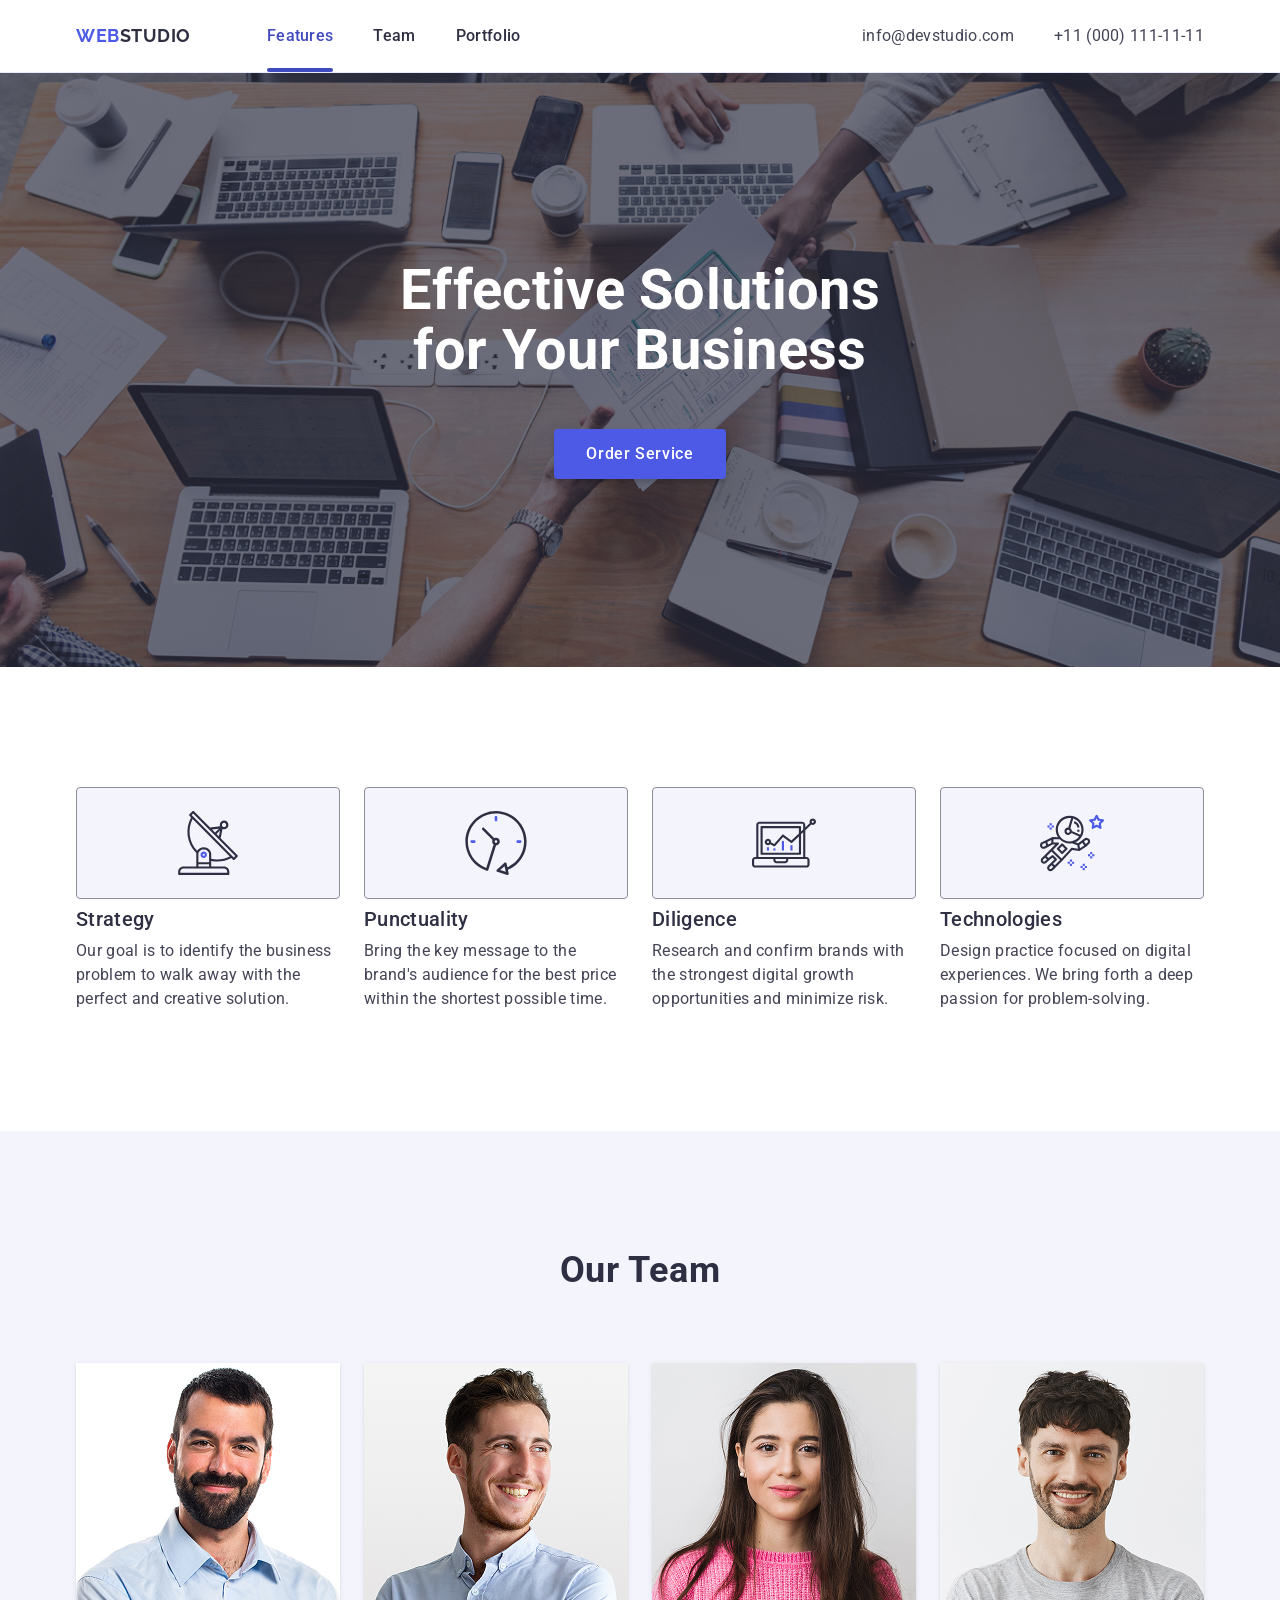
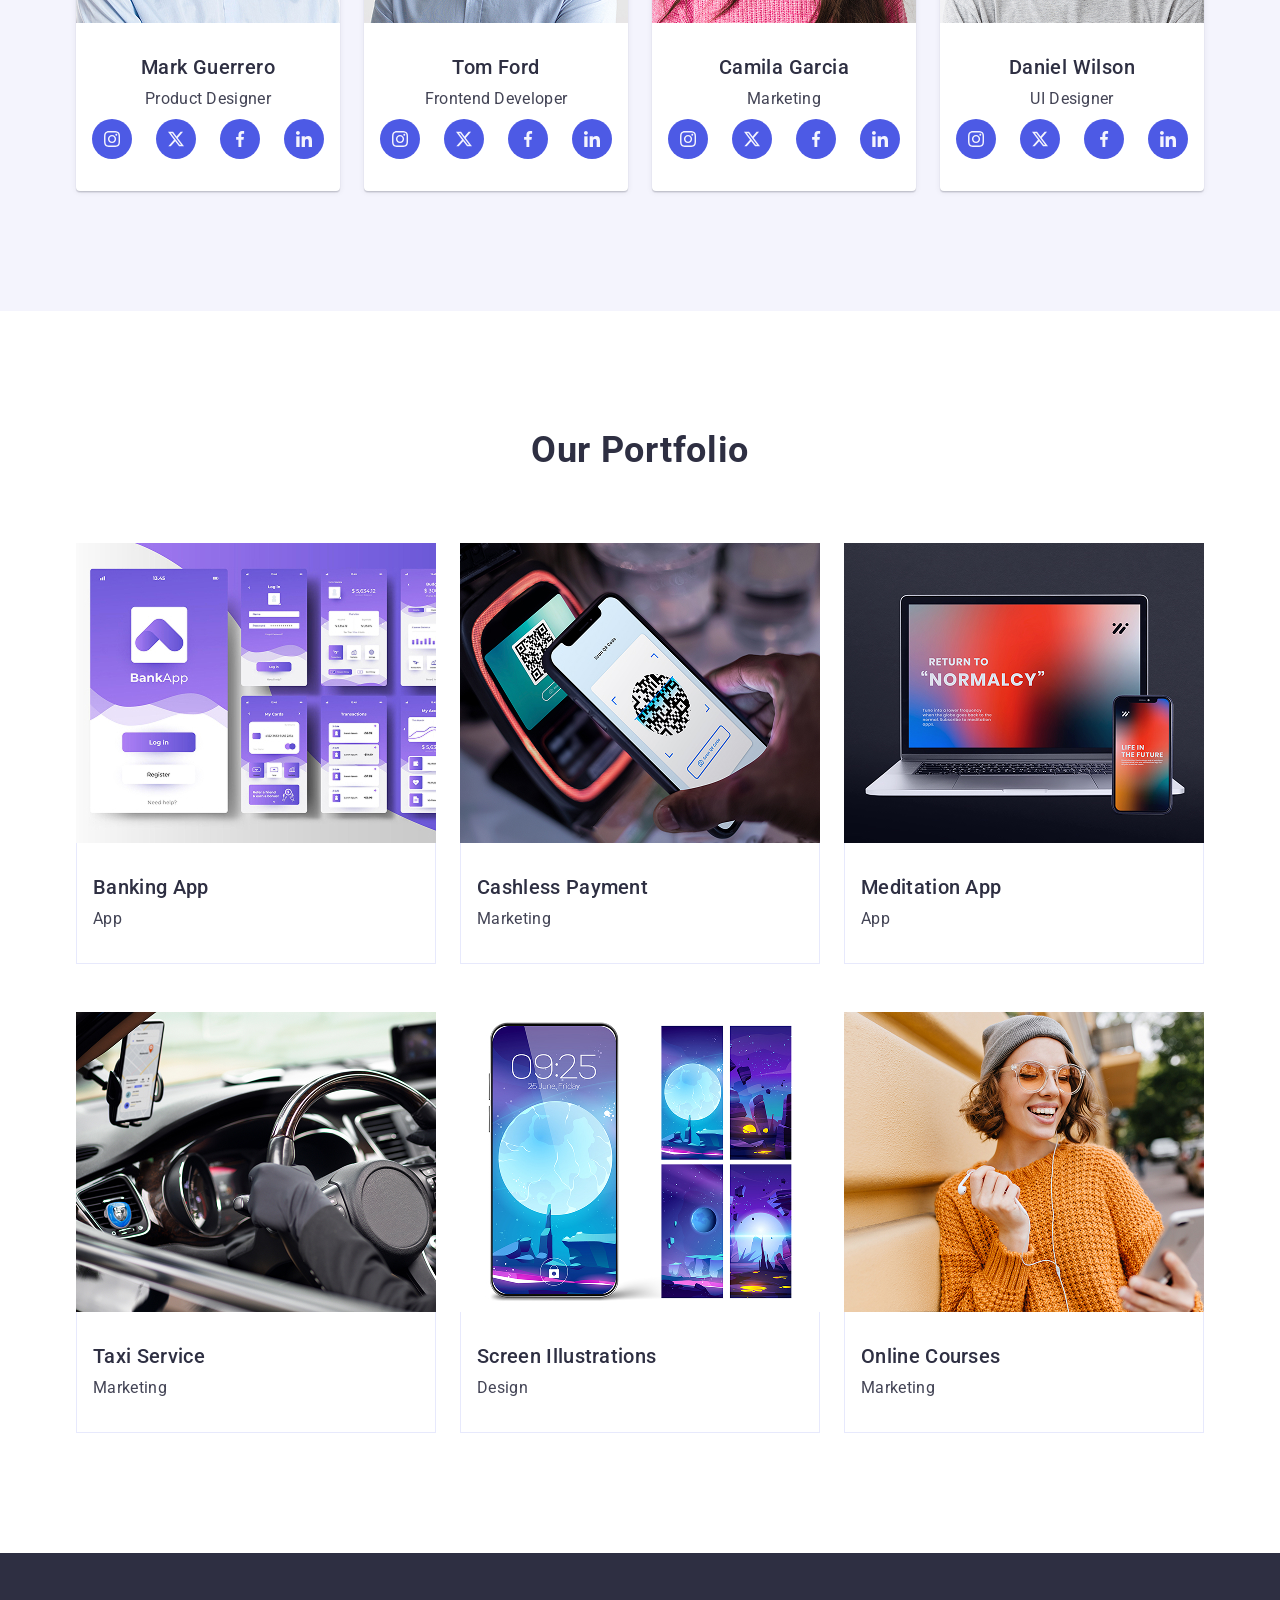
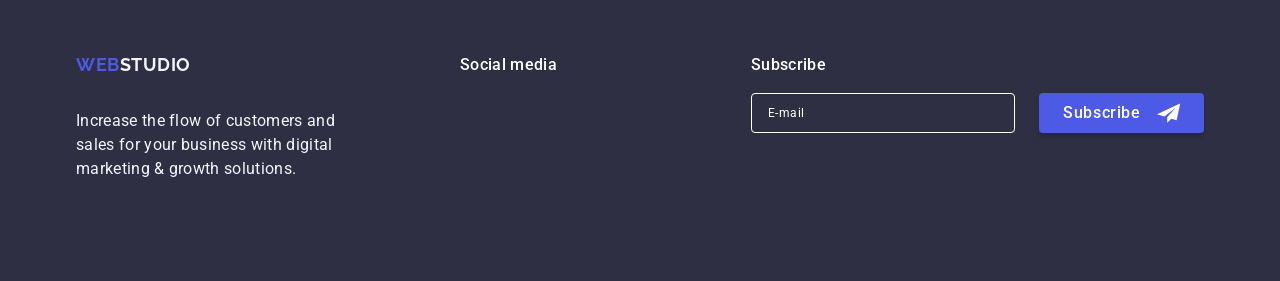
==== index.html @ 54c37589 "Initial commit" ====
<!doctype html>
<html lang="en">
  <head>
    <meta charset="UTF-8" />
    <meta name="viewport" content="width=device-width, initial-scale=1.0" />
    <title>WebStudio</title>
    <!-- Normalize styles -->
    <link
      rel="stylesheet"
      href="https://cdnjs.cloudflare.com/ajax/libs/modern-normalize/3.0.1/modern-normalize.min.css"
      integrity="sha512-q6WgHqiHlKyOqslT/lgBgodhd03Wp4BEqKeW6nNtlOY4quzyG3VoQKFrieaCeSnuVseNKRGpGeDU3qPmabCANg=="
      crossorigin="anonymous"
      referrerpolicy="no-referrer"
    />
    <!-- Fonts -->
    <link rel="preconnect" href="https://fonts.googleapis.com" />
    <link rel="preconnect" href="https://fonts.gstatic.com" crossorigin />
    <link
      href="https://fonts.googleapis.com/css2?family=Raleway:ital,wght@0,100..900;1,100..900&family=Roboto:ital,wght@0,100..900;1,100..900&display=swap"
      rel="stylesheet"
    />
    <!-- Custom styles -->
    <link rel="stylesheet" href="./css/main.css" />
  </head>
  <body>
    <header class="header" id="header">
      <div class="container">
        <a class="logo" href="./index.html"
          ><span class="accent">Web</span>Studio</a
        >
        <nav class="main-nav">
          <ul class="main-nav-list">
            <li class="main-nav-item">
              <a class="main-nav-link current" href="#features">Features</a>
            </li>
            <li class="main-nav-item">
              <a class="main-nav-link" href="#team">Team</a>
            </li>
            <li class="main-nav-item">
              <a class="main-nav-link" href="#portfolio">Portfolio</a>
            </li>
          </ul>
        </nav>
        <address class="contacts">
          <ul class="contacts-list">
            <li class="contacts-item">
              <a class="contacts-link" href="mailto:info@devstudio.com"
                >info@devstudio.com</a
              >
            </li>
            <li class="contacts-item">
              <a class="contacts-link" href="tel:+110001111111"
                >+11 (000) 111-11-11</a
              >
            </li>
          </ul>
        </address>
      </div>
    </header>
    <main>
      <section class="hero section" id="hero">
        <div class="container">
          <div class="hero-wrapper">
            <h1 class="hero-title">Effective Solutions for Your Business</h1>
            <button class="btn btn-filled" type="button">Order Service</button>
          </div>
        </div>
      </section>
      <section class="features section" id="features">
        <div class="container">
          <h2 class="sr-only">Our features</h2>
          <ul class="features-list">
            <li class="features-item">
              <div class="features-wrapper">
                <svg class="features-icon" width="64" height="64">
                  <use href="./images/icons.svg#antena"></use>
                </svg>
              </div>
              <h3 class="features-subtitle">Strategy</h3>
              <p class="features-desc">
                Our goal is to identify the business problem to walk away with
                the perfect and creative solution.
              </p>
            </li>
            <li class="features-item">
              <div class="features-wrapper">
                <svg class="features-icon" width="64" height="64">
                  <use href="./images/icons.svg#clock"></use>
                </svg>
              </div>
              <h3 class="features-subtitle">Punctuality</h3>
              <p class="features-desc">
                Bring the key message to the brand's audience for the best price
                within the shortest possible time.
              </p>
            </li>
            <li class="features-item">
              <div class="features-wrapper">
                <svg class="features-icon" width="64" height="64">
                  <use href="./images/icons.svg#diagram"></use>
                </svg>
              </div>
              <h3 class="features-subtitle">Diligence</h3>
              <p class="features-desc">
                Research and confirm brands with the strongest digital growth
                opportunities and minimize risk.
              </p>
            </li>
            <li class="features-item">
              <div class="features-wrapper">
                <svg class="features-icon" width="64" height="64">
                  <use href="./images/icons.svg#astronaut"></use>
                </svg>
              </div>
              <h3 class="features-subtitle">Technologies</h3>
              <p class="features-desc">
                Design practice focused on digital experiences. We bring forth a
                deep passion for problem-solving.
              </p>
            </li>
          </ul>
        </div>
      </section>
      <section class="team section" id="team">
        <div class="container">
          <h2 class="team-title section-title">Our Team</h2>
          <ul class="team-list">
            <li class="team-item">
              <img
                class="team-ill"
                src="./images/team-1.jpg"
                alt="Mark Guerrero"
                width="264"
              />
              <div class="team-content">
                <h3 class="team-name">Mark Guerrero</h3>
                <p class="team-caption">Product Designer</p>
                <ul class="socials-list">
                  <li class="socials-item">
                    <a
                      class="socials-link team-socials-link"
                      href="https://instagram.com"
                      target="_blank"
                      rel="noopener noreferrer"
                    >
                      <svg class="socials-icon" width="16" height="16">
                        <use href="./images/icons.svg#instagram"></use>
                      </svg>
                    </a>
                  </li>
                  <li class="socials-item">
                    <a
                      class="socials-link team-socials-link"
                      href="https://x.com"
                      target="_blank"
                      rel="noopener noreferrer"
                    >
                      <svg class="socials-icon" width="16" height="16">
                        <use href="./images/icons.svg#twitter"></use>
                      </svg>
                    </a>
                  </li>
                  <li class="socials-item">
                    <a
                      class="socials-link team-socials-link"
                      href="https://facebook.com"
                      target="_blank"
                      rel="noopener noreferrer"
                    >
                      <svg class="socials-icon" width="16" height="16">
                        <use href="./images/icons.svg#facebook"></use>
                      </svg>
                    </a>
                  </li>
                  <li class="socials-item">
                    <a
                      class="socials-link team-socials-link"
                      href="https://linkedin.com"
                      target="_blank"
                      rel="noopener noreferrer"
                    >
                      <svg class="socials-icon" width="16" height="16">
                        <use href="./images/icons.svg#linkedin"></use>
                      </svg>
                    </a>
                  </li>
                </ul>
              </div>
            </li>
            <li class="team-item">
              <img
                class="team-ill"
                src="./images/team-2.jpg"
                alt="Tom Ford"
                width="264"
              />
              <div class="team-content">
                <h3 class="team-name">Tom Ford</h3>
                <p class="team-caption">Frontend Developer</p>
                <ul class="socials-list">
                  <li class="socials-item">
                    <a
                      class="socials-link team-socials-link"
                      href="https://instagram.com"
                      target="_blank"
                      rel="noopener noreferrer"
                    >
                      <svg class="socials-icon" width="16" height="16">
                        <use href="./images/icons.svg#instagram"></use>
                      </svg>
                    </a>
                  </li>
                  <li class="socials-item">
                    <a
                      class="socials-link team-socials-link"
                      href="https://x.com"
                      target="_blank"
                      rel="noopener noreferrer"
                    >
                      <svg class="socials-icon" width="16" height="16">
                        <use href="./images/icons.svg#twitter"></use>
                      </svg>
                    </a>
                  </li>
                  <li class="socials-item">
                    <a
                      class="socials-link team-socials-link"
                      href="https://facebook.com"
                      target="_blank"
                      rel="noopener noreferrer"
                    >
                      <svg class="socials-icon" width="16" height="16">
                        <use href="./images/icons.svg#facebook"></use>
                      </svg>
                    </a>
                  </li>
                  <li class="socials-item">
                    <a
                      class="socials-link team-socials-link"
                      href="https://linkedin.com"
                      target="_blank"
                      rel="noopener noreferrer"
                    >
                      <svg class="socials-icon" width="16" height="16">
                        <use href="./images/icons.svg#linkedin"></use>
                      </svg>
                    </a>
                  </li>
                </ul>
              </div>
            </li>
            <li class="team-item">
              <img
                class="team-ill"
                src="./images/team-3.jpg"
                alt="Camila Garcia"
                width="264"
              />
              <div class="team-content">
                <h3 class="team-name">Camila Garcia</h3>
                <p class="team-caption">Marketing</p>
                <ul class="socials-list">
                  <li class="socials-item">
                    <a
                      class="socials-link team-socials-link"
                      href="https://instagram.com"
                      target="_blank"
                      rel="noopener noreferrer"
                    >
                      <svg class="socials-icon" width="16" height="16">
                        <use href="./images/icons.svg#instagram"></use>
                      </svg>
                    </a>
                  </li>
                  <li class="socials-item">
                    <a
                      class="socials-link team-socials-link"
                      href="https://x.com"
                      target="_blank"
                      rel="noopener noreferrer"
                    >
                      <svg class="socials-icon" width="16" height="16">
                        <use href="./images/icons.svg#twitter"></use>
                      </svg>
                    </a>
                  </li>
                  <li class="socials-item">
                    <a
                      class="socials-link team-socials-link"
                      href="https://facebook.com"
                      target="_blank"
                      rel="noopener noreferrer"
                    >
                      <svg class="socials-icon" width="16" height="16">
                        <use href="./images/icons.svg#facebook"></use>
                      </svg>
                    </a>
                  </li>
                  <li class="socials-item">
                    <a
                      class="socials-link team-socials-link"
                      href="https://linkedin.com"
                      target="_blank"
                      rel="noopener noreferrer"
                    >
                      <svg class="socials-icon" width="16" height="16">
                        <use href="./images/icons.svg#linkedin"></use>
                      </svg>
                    </a>
                  </li>
                </ul>
              </div>
            </li>
            <li class="team-item">
              <img
                class="team-ill"
                src="./images/team-4.jpg"
                alt="Daniel Wilson"
                width="264"
              />
              <div class="team-content">
                <h3 class="team-name">Daniel Wilson</h3>
                <p class="team-caption">UI Designer</p>
                <ul class="socials-list">
                  <li class="socials-item">
                    <a
                      class="socials-link team-socials-link"
                      href="https://instagram.com"
                      target="_blank"
                      rel="noopener noreferrer"
                    >
                      <svg class="socials-icon" width="16" height="16">
                        <use href="./images/icons.svg#instagram"></use>
                      </svg>
                    </a>
                  </li>
                  <li class="socials-item">
                    <a
                      class="socials-link team-socials-link"
                      href="https://x.com"
                      target="_blank"
                      rel="noopener noreferrer"
                    >
                      <svg class="socials-icon" width="16" height="16">
                        <use href="./images/icons.svg#twitter"></use>
                      </svg>
                    </a>
                  </li>
                  <li class="socials-item">
                    <a
                      class="socials-link team-socials-link"
                      href="https://facebook.com"
                      target="_blank"
                      rel="noopener noreferrer"
                    >
                      <svg class="socials-icon" width="16" height="16">
                        <use href="./images/icons.svg#facebook"></use>
                      </svg>
                    </a>
                  </li>
                  <li class="socials-item">
                    <a
                      class="socials-link team-socials-link"
                      href="https://linkedin.com"
                      target="_blank"
                      rel="noopener noreferrer"
                    >
                      <svg class="socials-icon" width="16" height="16">
                        <use href="./images/icons.svg#linkedin"></use>
                      </svg>
                    </a>
                  </li>
                </ul>
              </div>
            </li>
          </ul>
        </div>
      </section>
      <section class="portfolio section" id="portfolio">
        <div class="container">
          <h2 class="portfolio-title section-title">Our Portfolio</h2>
          <ul class="portfolio-list">
            <li class="portfolio-item">
              <div class="portfolio-cover">
                <img
                  class="portfolio-ill"
                  src="./images/portfolio-1.jpg"
                  alt="Banking app interface"
                  width="360"
                  height="300"
                />
                <div class="overlay">
                  <p class="overlay-text">
                    14 Stylish and User-Friendly App Design Concepts · Task
                    Manager App · Calorie Tracker App · Exotic Fruit Ecommerce
                    App · Cloud Storage App
                  </p>
                </div>
              </div>
              <div class="portfolio-content">
                <h3 class="portfolio-caption">Banking App</h3>
                <p class="portfolio-desc">App</p>
              </div>
            </li>
            <li class="portfolio-item">
              <div class="portfolio-cover">
                <img
                  class="portfolio-ill"
                  src="./images/portfolio-2.jpg"
                  alt="Contactless payment with smartphone"
                  width="360"
                  height="300"
                />
                <div class="overlay">
                  <p class="overlay-text">
                    14 Stylish and User-Friendly App Design Concepts · Task
                    Manager App · Calorie Tracker App · Exotic Fruit Ecommerce
                    App · Cloud Storage App
                  </p>
                </div>
              </div>
              <div class="portfolio-content">
                <h3 class="portfolio-caption">Cashless Payment</h3>
                <p class="portfolio-desc">Marketing</p>
              </div>
            </li>
            <li class="portfolio-item">
              <div class="portfolio-cover">
                <img
                  class="portfolio-ill"
                  src="./images/portfolio-3.jpg"
                  alt="Meditation app on laptop and phone"
                  width="360"
                  height="300"
                />
                <div class="overlay">
                  <p class="overlay-text">
                    14 Stylish and User-Friendly App Design Concepts · Task
                    Manager App · Calorie Tracker App · Exotic Fruit Ecommerce
                    App · Cloud Storage App
                  </p>
                </div>
              </div>
              <div class="portfolio-content">
                <h3 class="portfolio-caption">Meditation App</h3>
                <p class="portfolio-desc">App</p>
              </div>
            </li>
            <li class="portfolio-item">
              <div class="portfolio-cover">
                <img
                  class="portfolio-ill"
                  src="./images/portfolio-4.jpg"
                  alt="Phone navigation in a car"
                  width="360"
                  height="300"
                />
                <div class="overlay">
                  <p class="overlay-text">
                    14 Stylish and User-Friendly App Design Concepts · Task
                    Manager App · Calorie Tracker App · Exotic Fruit Ecommerce
                    App · Cloud Storage App
                  </p>
                </div>
              </div>
              <div class="portfolio-content">
                <h3 class="portfolio-caption">Taxi Service</h3>
                <p class="portfolio-desc">Marketing</p>
              </div>
            </li>
            <li class="portfolio-item">
              <div class="portfolio-cover">
                <img
                  class="portfolio-ill"
                  src="./images/portfolio-5.jpg"
                  alt="Space-themed phone illustrations"
                  width="360"
                  height="300"
                />
                <div class="overlay">
                  <p class="overlay-text">
                    14 Stylish and User-Friendly App Design Concepts · Task
                    Manager App · Calorie Tracker App · Exotic Fruit Ecommerce
                    App · Cloud Storage App
                  </p>
                </div>
              </div>
              <div class="portfolio-content">
                <h3 class="portfolio-caption">Screen Illustrations</h3>
                <p class="portfolio-desc">Design</p>
              </div>
            </li>
            <li class="portfolio-item">
              <div class="portfolio-cover">
                <img
                  class="portfolio-ill"
                  src="./images/portfolio-6.jpg"
                  alt="Woman using wireless earphones"
                  width="360"
                  height="300"
                />
                <div class="overlay">
                  <p class="overlay-text">
                    14 Stylish and User-Friendly App Design Concepts · Task
                    Manager App · Calorie Tracker App · Exotic Fruit Ecommerce
                    App · Cloud Storage App
                  </p>
                </div>
              </div>
              <div class="portfolio-content">
                <h3 class="portfolio-caption">Online Courses</h3>
                <p class="portfolio-desc">Marketing</p>
              </div>
            </li>
          </ul>
        </div>
      </section>
    </main>
    <footer class="footer" id="footer">
      <div class="container footer-container">
        <div class="footer-logo-wrapper">
          <a class="footer-logo" href="./index.html"
            ><span class="accent">Web</span>Studio</a
          >
          <p class="footer-caption">
            Increase the flow of customers and sales for your business with
            digital marketing & growth solutions.
          </p>
        </div>
        <div class="footer-wrapper">
          <p class="footer-social-title">Social media</p>
          <ul class="socials-list">
            <!-- как есть -->
          </ul>
        </div>
        <div class="footer-subscribe-wrapper">
          <p class="footer-subscribe-title">Subscribe</p>
          <form class="subscribe-form" name="subscription">
            <label class="sr-only" for="subscribe-email">Email</label>
            <input
              class="subscribe-input"
              type="email"
              id="subscribe-email"
              name="user_email"
              placeholder="E-mail"
            />
            <button class="subscribe-btn btn btn-filled" type="submit">
              Subscribe
              <svg class="subscribe-icon" width="24" height="24">
                <use href="./images/icons.svg#send"></use>
              </svg>
            </button>
          </form>
        </div>
      </div>
    </footer>
    <div class="backdrop" id="modal">
      <div class="modal">
        <button class="modal-close-btn" type="button" aria-label="Close modal">
          <svg class="modal-close-icon" width="8" height="8">
            <use href="./images/icons.svg#close"></use>
          </svg>
        </button>

        <p class="modal-title">Leave your contacts and we will call you back</p>

        <form class="modal-form" name="callback_form">
          <div class="modal-form-field">
            <label class="modal-form-label" for="modal-name">Name</label>
            <div class="modal-form-wrapper">
              <input
                class="modal-form-input"
                type="text"
                id="modal-name"
                name="user_name"
              />
              <svg class="modal-form-icon" width="18" height="24">
                <use href="./images/icons.svg#person"></use>
              </svg>
            </div>
          </div>

          <div class="modal-form-field">
            <label class="modal-form-label" for="modal-phone">Phone</label>
            <div class="modal-form-wrapper">
              <input
                class="modal-form-input"
                type="tel"
                id="modal-phone"
                name="user_phone"
              />
              <svg class="modal-form-icon" width="18" height="24">
                <use href="./images/icons.svg#phone"></use>
              </svg>
            </div>
          </div>

          <div class="modal-form-field">
            <label class="modal-form-label" for="modal-email">Email</label>
            <div class="modal-form-wrapper">
              <input
                class="modal-form-input"
                type="email"
                id="modal-email"
                name="user_email"
              />
              <svg class="modal-form-icon" width="18" height="24">
                <use href="./images/icons.svg#email"></use>
              </svg>
            </div>
          </div>

          <div class="modal-form-field modal-form-field-comment">
            <label class="modal-form-label" for="modal-comment">Comment</label>
            <textarea
              class="modal-form-comment"
              id="modal-comment"
              name="user_comment"
              placeholder="Text input"
            ></textarea>
          </div>

          <div class="modal-form-checkbox-field">
            <input
              class="checkbox sr-only"
              type="checkbox"
              name="user_policy"
              id="user_policy"
            />
            <label class="checkbox-label" for="user_policy">
              <span class="custom-checkbox">
                <svg class="checkbox-icon" width="10" height="8">
                  <use href="./images/icons.svg#check-mark"></use>
                </svg>
              </span>
              <span>
                I accept the terms and conditions of the
                <a
                  class="modal-form-link"
                  href="#"
                  target="_blank"
                  rel="noopener noreferrer"
                  >Privacy Policy</a
                >
              </span>
            </label>
          </div>

          <button class="modal-submit-btn btn btn-filled" type="submit">
            Send
          </button>
        </form>
      </div>
    </div>
  </body>
</html>
---- css/main.css ----
@import url('./common.css');

@import url('./header.css');
@import url('./hero.css');
@import url('./features.css');
@import url('./team.css');
@import url('./portfolio.css');
@import url('./footer.css');
@import url('./modal.css');
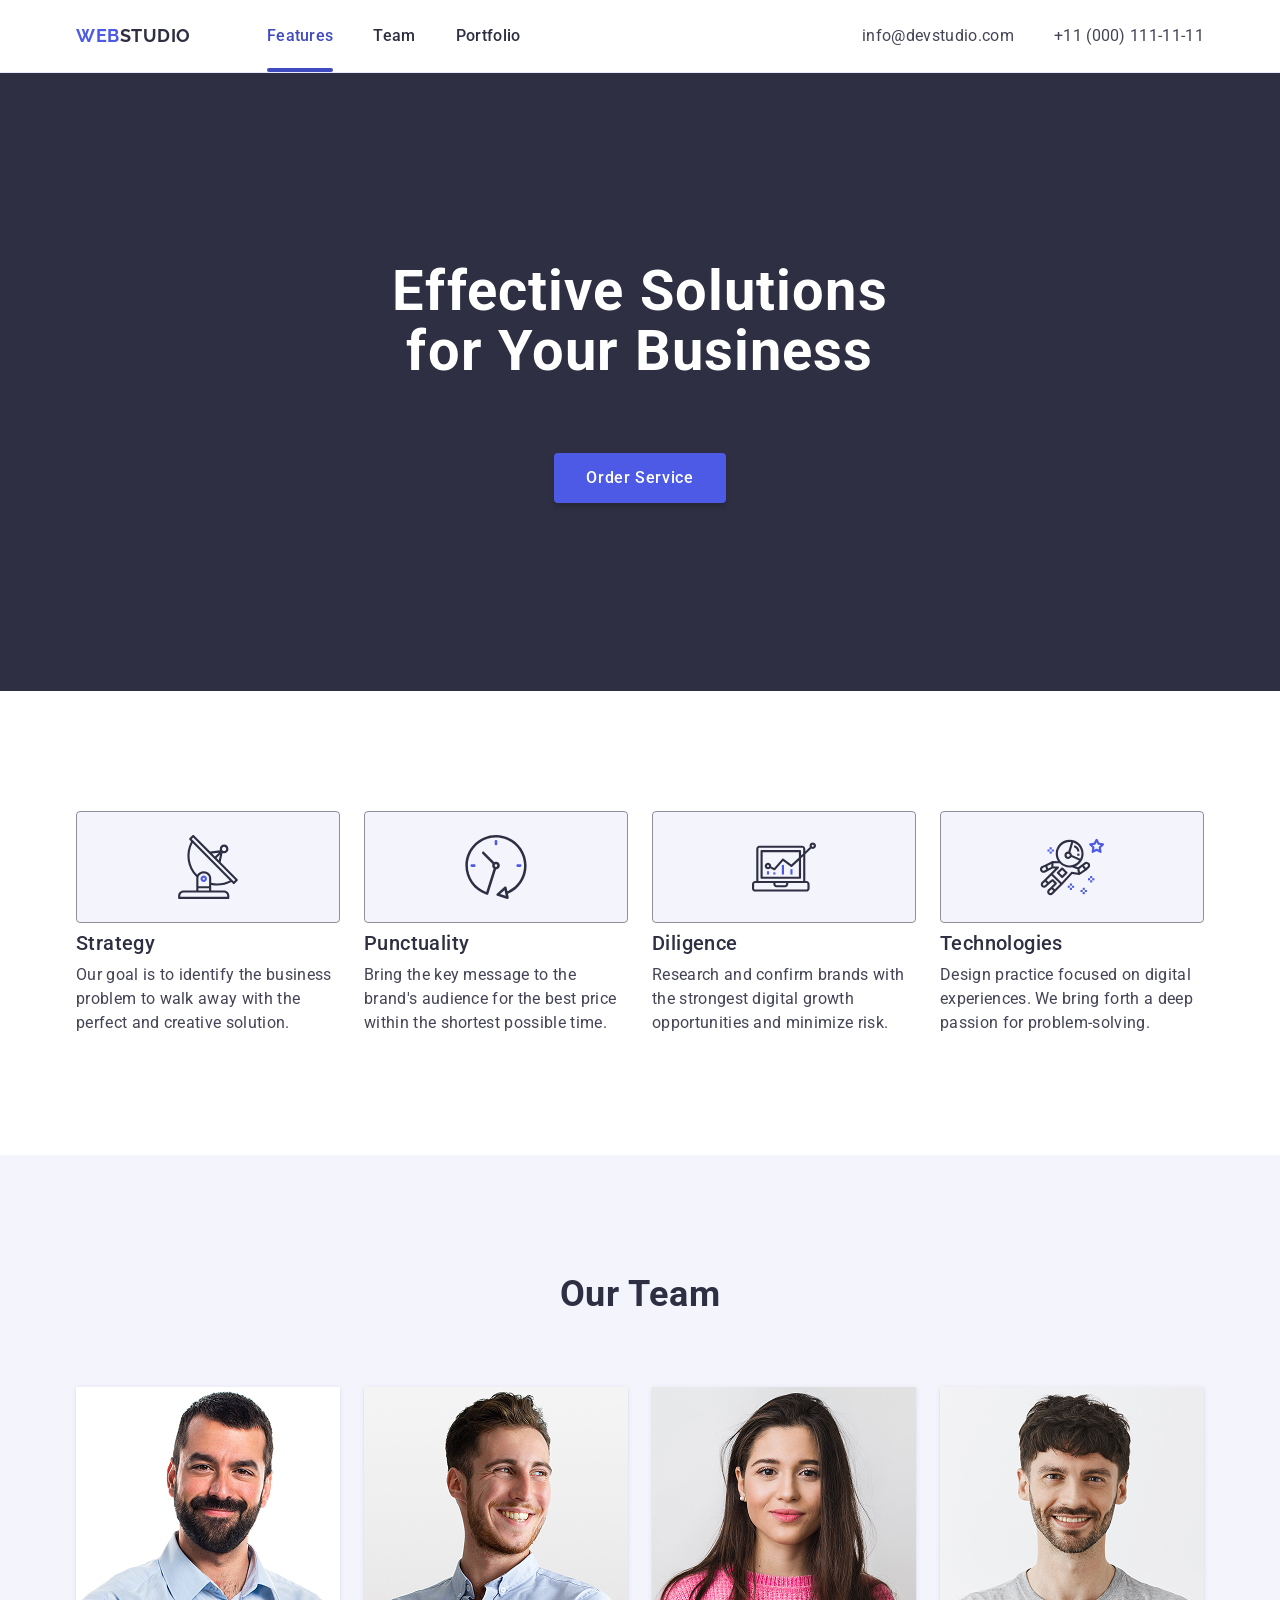
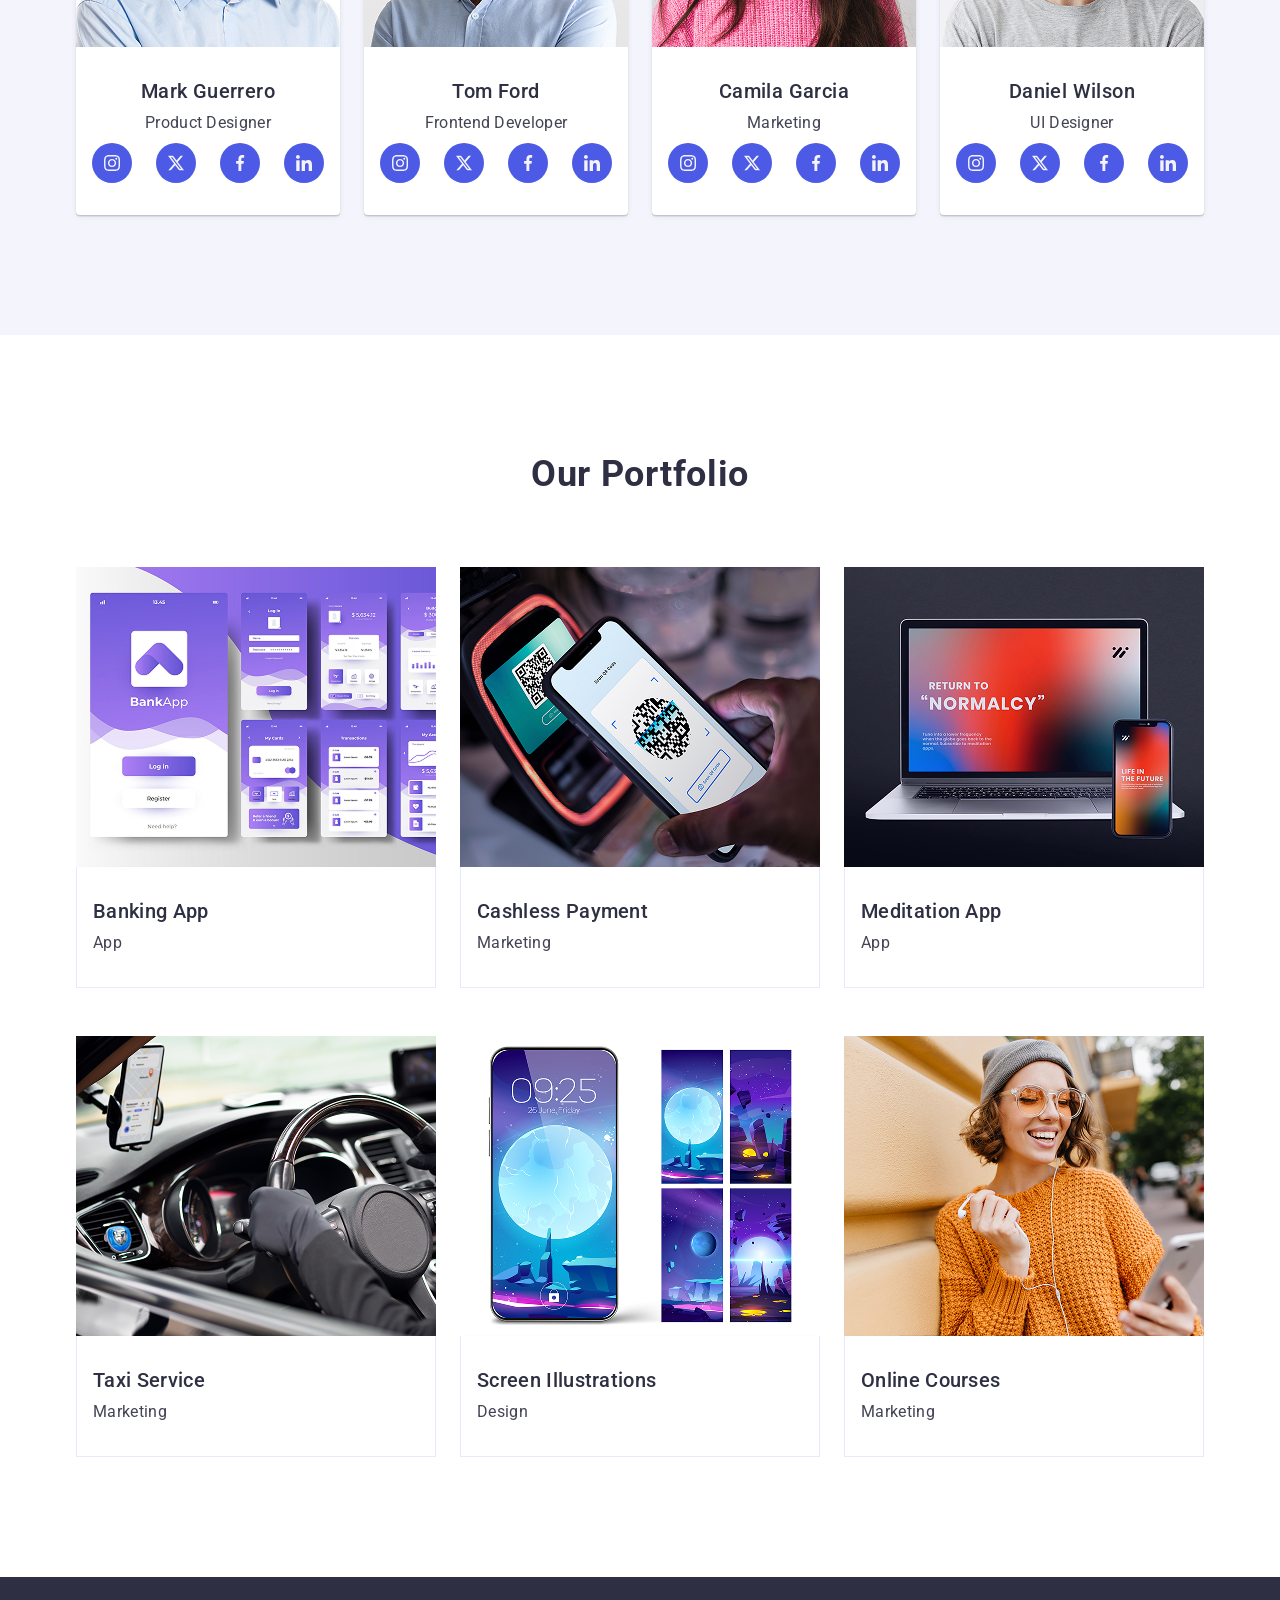
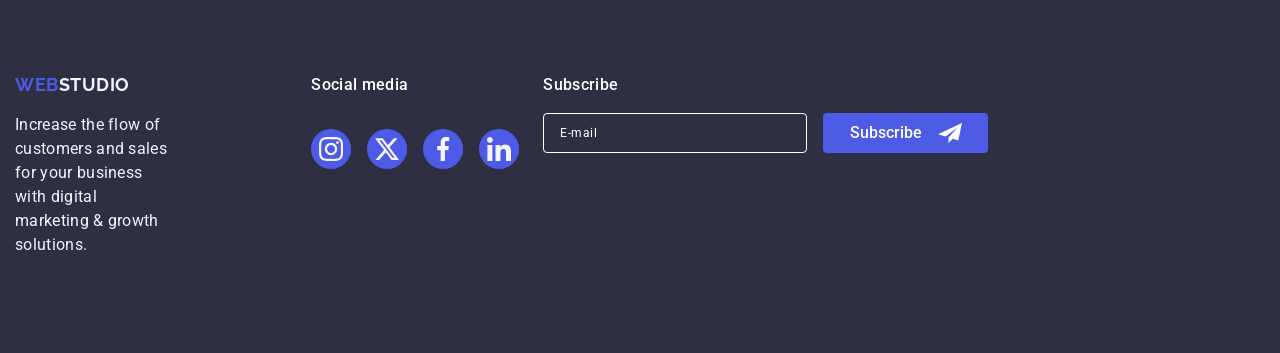
==== commit fd4e3ab4: "finish markup-06" ====
--- a/index.html
+++ b/index.html
@@ -24,7 +24,7 @@
   </head>
   <body>
     <header class="header" id="header">
-      <div class="container">
+      <div class="container header-container">
         <a class="logo" href="./index.html"
           ><span class="accent">Web</span>Studio</a
         >
@@ -55,6 +55,11 @@
             </li>
           </ul>
         </address>
+        <button class="menu-open-btn" type="button" aria-label="Open menu">
+          <svg class="menu-open-icon" width="24" height="24">
+            <use href="./images/icons.svg#burger"></use>
+          </svg>
+        </button>
       </div>
     </header>
     <main>
@@ -129,6 +134,7 @@
               <img
                 class="team-ill"
                 src="./images/team-1.jpg"
+                srcset="./images/team-1.jpg 1x, ./images/team-1@2x.jpg 2x"
                 alt="Mark Guerrero"
                 width="264"
               />
@@ -191,6 +197,7 @@
               <img
                 class="team-ill"
                 src="./images/team-2.jpg"
+                srcset="./images/team-2.jpg 1x, ./images/team-2@2x.jpg 2x"
                 alt="Tom Ford"
                 width="264"
               />
@@ -253,6 +260,7 @@
               <img
                 class="team-ill"
                 src="./images/team-3.jpg"
+                srcset="./images/team-3.jpg 1x, ./images/team-3@2x.jpg 2x"
                 alt="Camila Garcia"
                 width="264"
               />
@@ -315,6 +323,7 @@
               <img
                 class="team-ill"
                 src="./images/team-4.jpg"
+                srcset="./images/team-4.jpg 1x, ./images/team-4@2x.jpg 2x"
                 alt="Daniel Wilson"
                 width="264"
               />
@@ -385,6 +394,10 @@
                 <img
                   class="portfolio-ill"
                   src="./images/portfolio-1.jpg"
+                  srcset="
+                    ./images/portfolio-1.jpg    1x,
+                    ./images/portfolio-1@2x.jpg 2x
+                  "
                   alt="Banking app interface"
                   width="360"
                   height="300"
@@ -407,6 +420,10 @@
                 <img
                   class="portfolio-ill"
                   src="./images/portfolio-2.jpg"
+                  srcset="
+                    ./images/portfolio-2.jpg    1x,
+                    ./images/portfolio-2@2x.jpg 2x
+                  "
                   alt="Contactless payment with smartphone"
                   width="360"
                   height="300"
@@ -429,6 +446,10 @@
                 <img
                   class="portfolio-ill"
                   src="./images/portfolio-3.jpg"
+                  srcset="
+                    ./images/portfolio-3.jpg    1x,
+                    ./images/portfolio-3@2x.jpg 2x
+                  "
                   alt="Meditation app on laptop and phone"
                   width="360"
                   height="300"
@@ -451,6 +472,10 @@
                 <img
                   class="portfolio-ill"
                   src="./images/portfolio-4.jpg"
+                  srcset="
+                    ./images/portfolio-4.jpg    1x,
+                    ./images/portfolio-4@2x.jpg 2x
+                  "
                   alt="Phone navigation in a car"
                   width="360"
                   height="300"
@@ -473,6 +498,10 @@
                 <img
                   class="portfolio-ill"
                   src="./images/portfolio-5.jpg"
+                  srcset="
+                    ./images/portfolio-5.jpg    1x,
+                    ./images/portfolio-5@2x.jpg 2x
+                  "
                   alt="Space-themed phone illustrations"
                   width="360"
                   height="300"
@@ -495,6 +524,10 @@
                 <img
                   class="portfolio-ill"
                   src="./images/portfolio-6.jpg"
+                  srcset="
+                    ./images/portfolio-6.jpg    1x,
+                    ./images/portfolio-6@2x.jpg 2x
+                  "
                   alt="Woman using wireless earphones"
                   width="360"
                   height="300"
@@ -527,12 +560,61 @@
             digital marketing & growth solutions.
           </p>
         </div>
+
         <div class="footer-wrapper">
           <p class="footer-social-title">Social media</p>
           <ul class="socials-list">
-            <!-- как есть -->
+            <li class="socials-item">
+              <a
+                class="socials-link footer-socials-link"
+                href="https://instagram.com"
+                target="_blank"
+                rel="noopener noreferrer"
+              >
+                <svg class="socials-icon" width="24" height="24">
+                  <use href="./images/icons.svg#instagram"></use>
+                </svg>
+              </a>
+            </li>
+            <li class="socials-item">
+              <a
+                class="socials-link footer-socials-link"
+                href="https://x.com"
+                target="_blank"
+                rel="noopener noreferrer"
+              >
+                <svg class="socials-icon" width="24" height="24">
+                  <use href="./images/icons.svg#twitter"></use>
+                </svg>
+              </a>
+            </li>
+            <li class="socials-item">
+              <a
+                class="socials-link footer-socials-link"
+                href="https://facebook.com"
+                target="_blank"
+                rel="noopener noreferrer"
+              >
+                <svg class="socials-icon" width="24" height="24">
+                  <use href="./images/icons.svg#facebook"></use>
+                </svg>
+              </a>
+            </li>
+            <li class="socials-item">
+              <a
+                class="socials-link footer-socials-link"
+                href="https://linkedin.com"
+                target="_blank"
+                rel="noopener noreferrer"
+              >
+                <svg class="socials-icon" width="24" height="24">
+                  <use href="./images/icons.svg#linkedin"></use>
+                </svg>
+              </a>
+            </li>
           </ul>
         </div>
+
         <div class="footer-subscribe-wrapper">
           <p class="footer-subscribe-title">Subscribe</p>
           <form class="subscribe-form" name="subscription">
@@ -544,7 +626,7 @@
               name="user_email"
               placeholder="E-mail"
             />
-            <button class="subscribe-btn btn btn-filled" type="submit">
+            <button class="subscribe-btn" type="submit">
               Subscribe
               <svg class="subscribe-icon" width="24" height="24">
                 <use href="./images/icons.svg#send"></use>
@@ -652,5 +734,94 @@
         </form>
       </div>
     </div>
+    <div class="mobile-menu" id="mobile-menu">
+      <div class="mobile-menu-container">
+        <button class="menu-close-btn" type="button" aria-label="Close menu">
+          <svg class="menu-close-icon" width="8" height="8">
+            <use href="./images/icons.svg#close"></use>
+          </svg>
+        </button>
+
+        <nav class="mobile-nav">
+          <ul class="mobile-nav-list">
+            <li class="mobile-nav-item">
+              <a class="mobile-nav-link current" href="#features">Features</a>
+            </li>
+            <li class="mobile-nav-item">
+              <a class="mobile-nav-link" href="#team">Team</a>
+            </li>
+            <li class="mobile-nav-item">
+              <a class="mobile-nav-link" href="#portfolio">Portfolio</a>
+            </li>
+          </ul>
+        </nav>
+
+        <address class="mobile-contacts">
+          <ul class="mobile-contacts-list">
+            <li class="mobile-contacts-item">
+              <a class="mobile-contacts-link" href="tel:+110001111111"
+                >+11 (000) 111-11-11</a
+              >
+            </li>
+            <li class="mobile-contacts-item">
+              <a class="mobile-contacts-link" href="mailto:info@devstudio.com"
+                >info@devstudio.com</a
+              >
+            </li>
+          </ul>
+        </address>
+
+        <ul class="mobile-socials-list">
+          <li class="socials-item">
+            <a
+              class="socials-link"
+              href="https://instagram.com"
+              target="_blank"
+              rel="noopener noreferrer"
+            >
+              <svg class="socials-icon" width="24" height="24">
+                <use href="./images/icons.svg#instagram"></use>
+              </svg>
+            </a>
+          </li>
+          <li class="socials-item">
+            <a
+              class="socials-link"
+              href="https://x.com"
+              target="_blank"
+              rel="noopener noreferrer"
+            >
+              <svg class="socials-icon" width="24" height="24">
+                <use href="./images/icons.svg#twitter"></use>
+              </svg>
+            </a>
+          </li>
+          <li class="socials-item">
+            <a
+              class="socials-link"
+              href="https://facebook.com"
+              target="_blank"
+              rel="noopener noreferrer"
+            >
+              <svg class="socials-icon" width="24" height="24">
+                <use href="./images/icons.svg#facebook"></use>
+              </svg>
+            </a>
+          </li>
+          <li class="socials-item">
+            <a
+              class="socials-link"
+              href="https://linkedin.com"
+              target="_blank"
+              rel="noopener noreferrer"
+            >
+              <svg class="socials-icon" width="24" height="24">
+                <use href="./images/icons.svg#linkedin"></use>
+              </svg>
+            </a>
+          </li>
+        </ul>
+      </div>
+    </div>
   </body>
 </html>
--- a/css/main.css
+++ b/css/main.css
@@ -7,3 +7,4 @@
 @import url('./portfolio.css');
 @import url('./footer.css');
 @import url('./modal.css');
+@import url('./mobile-menu.css');
